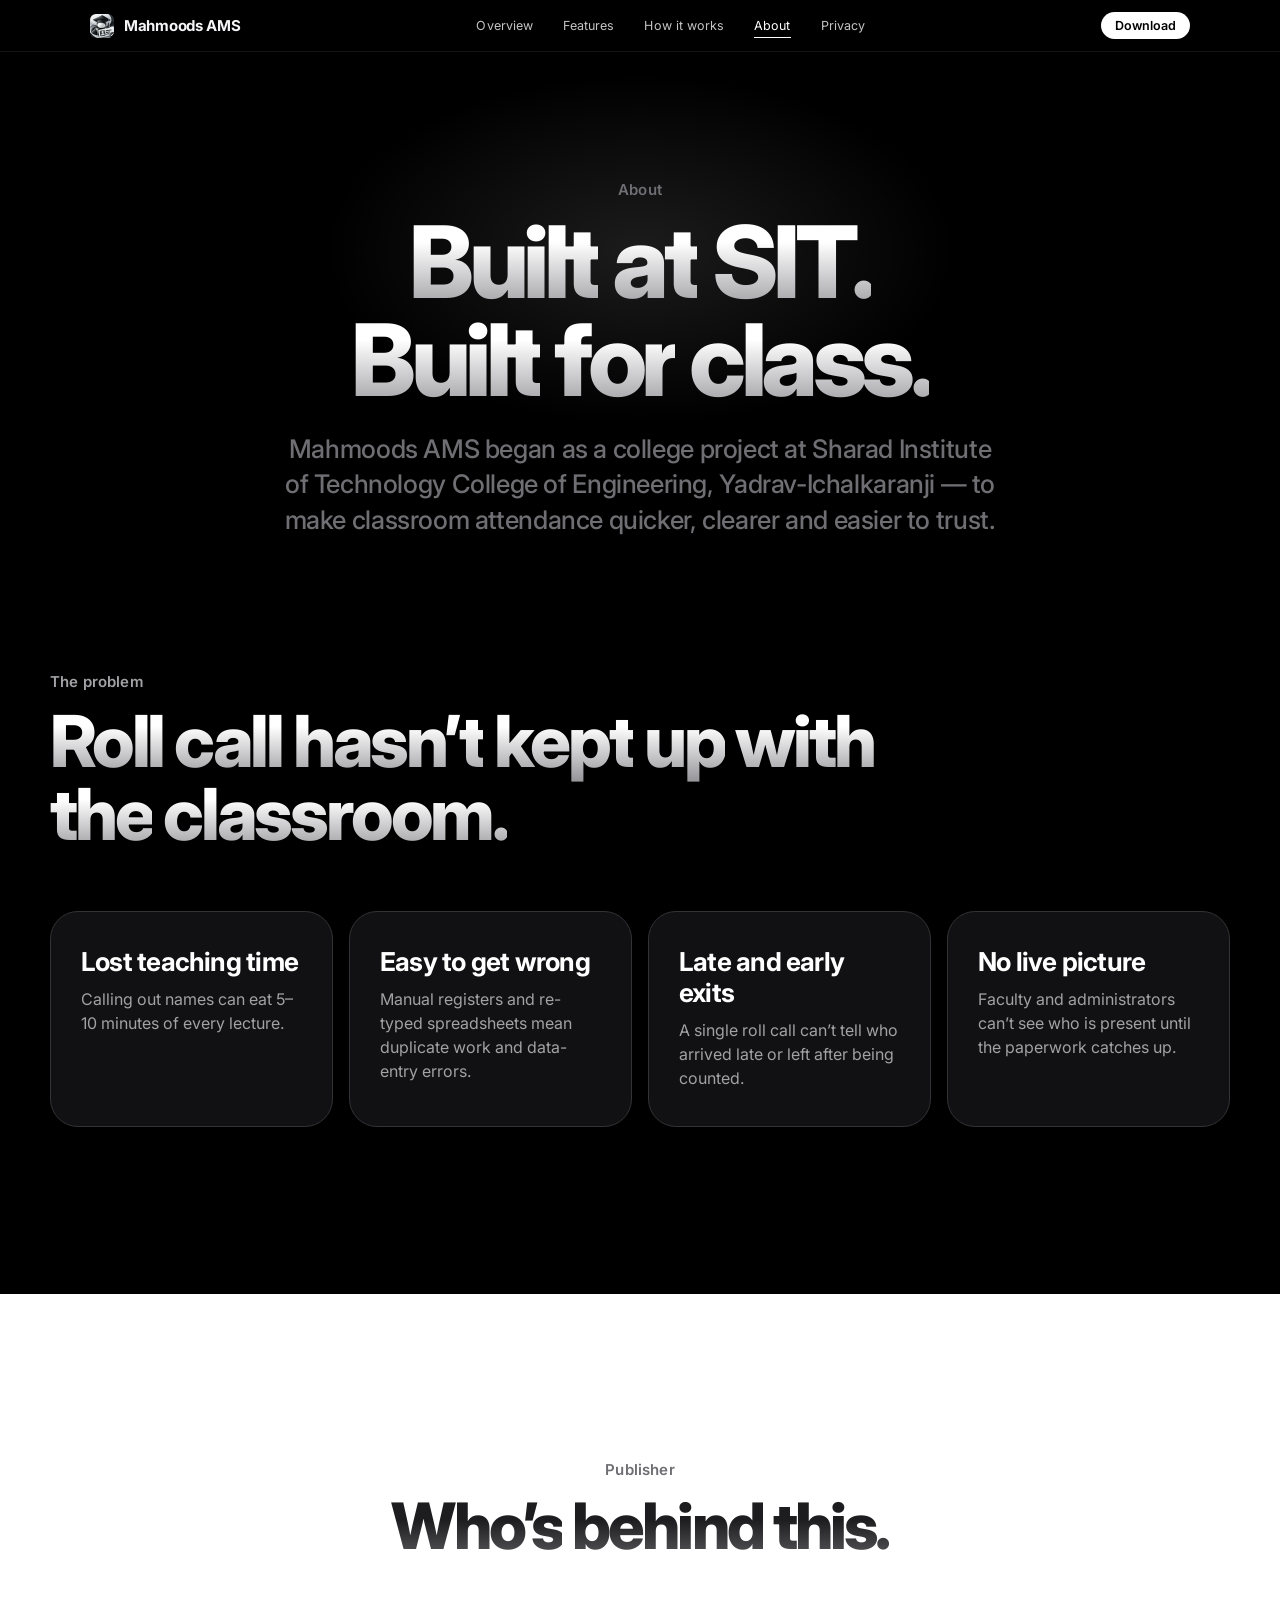
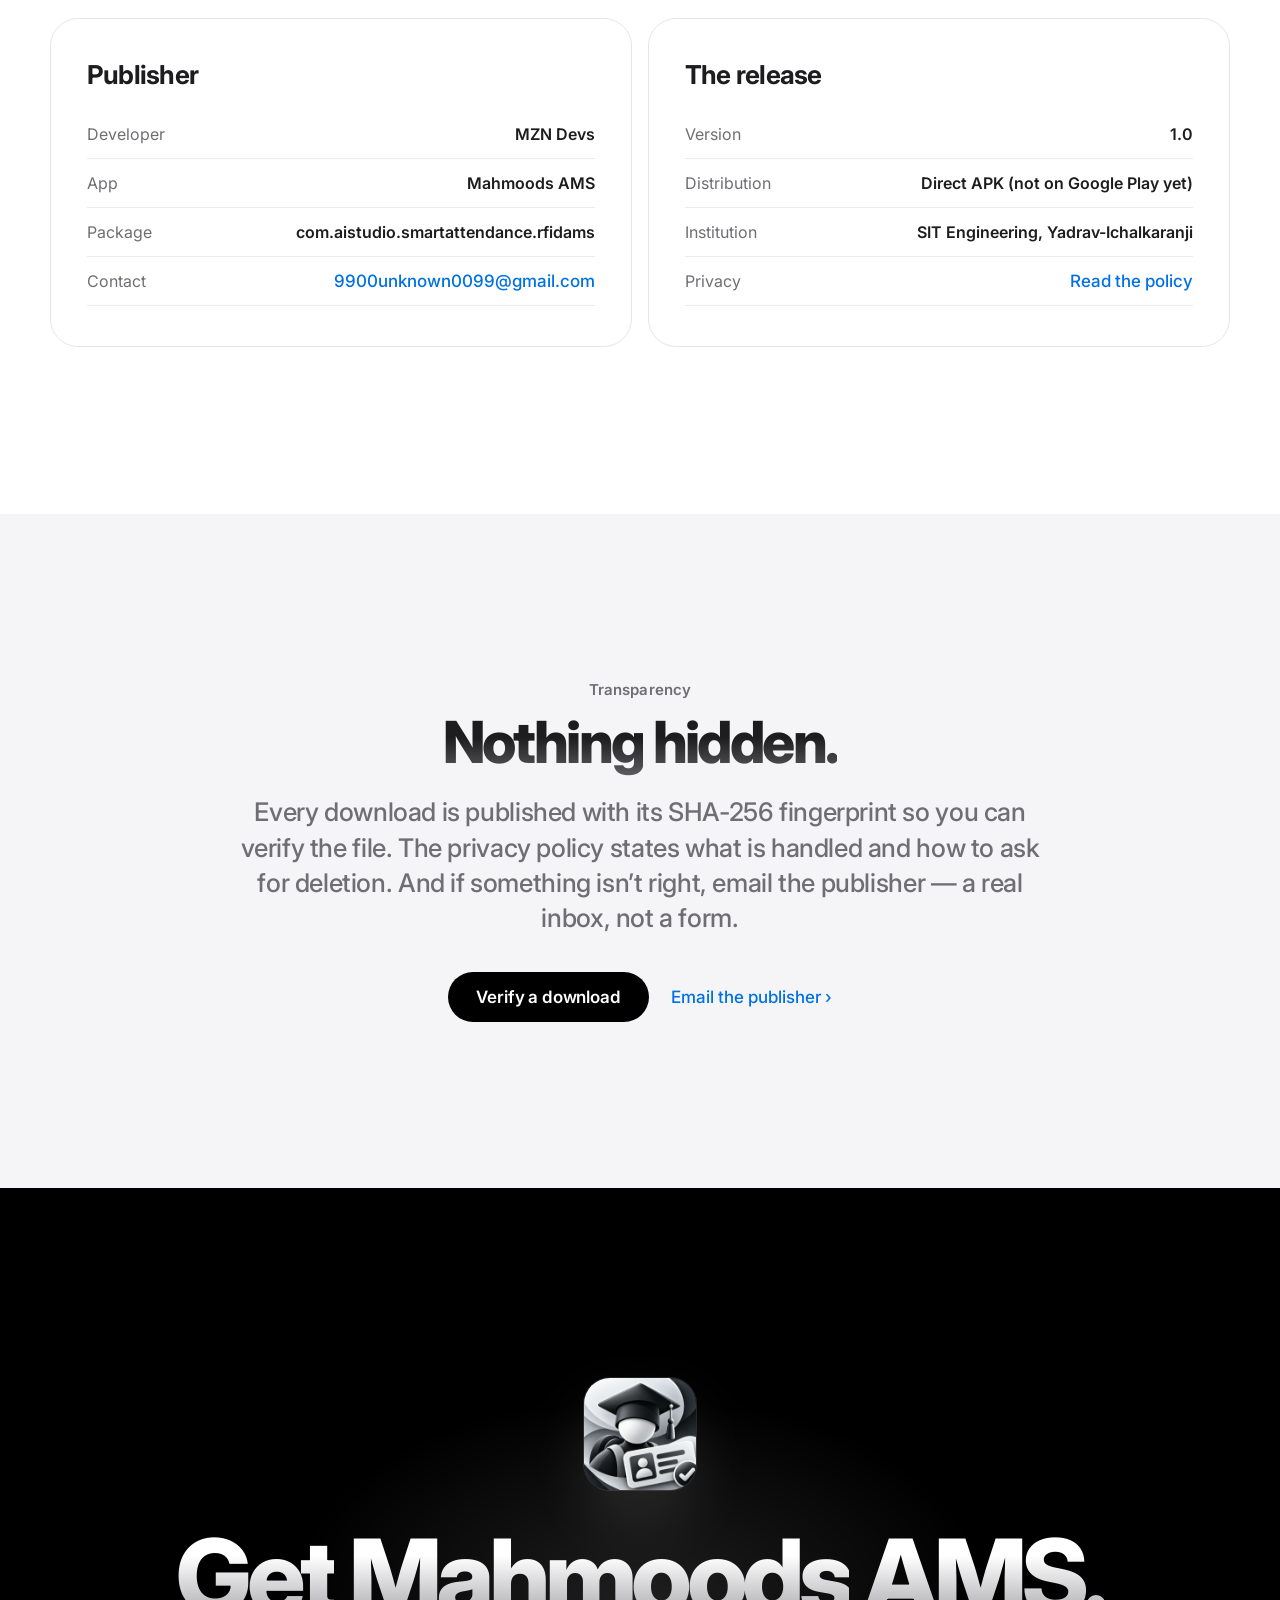
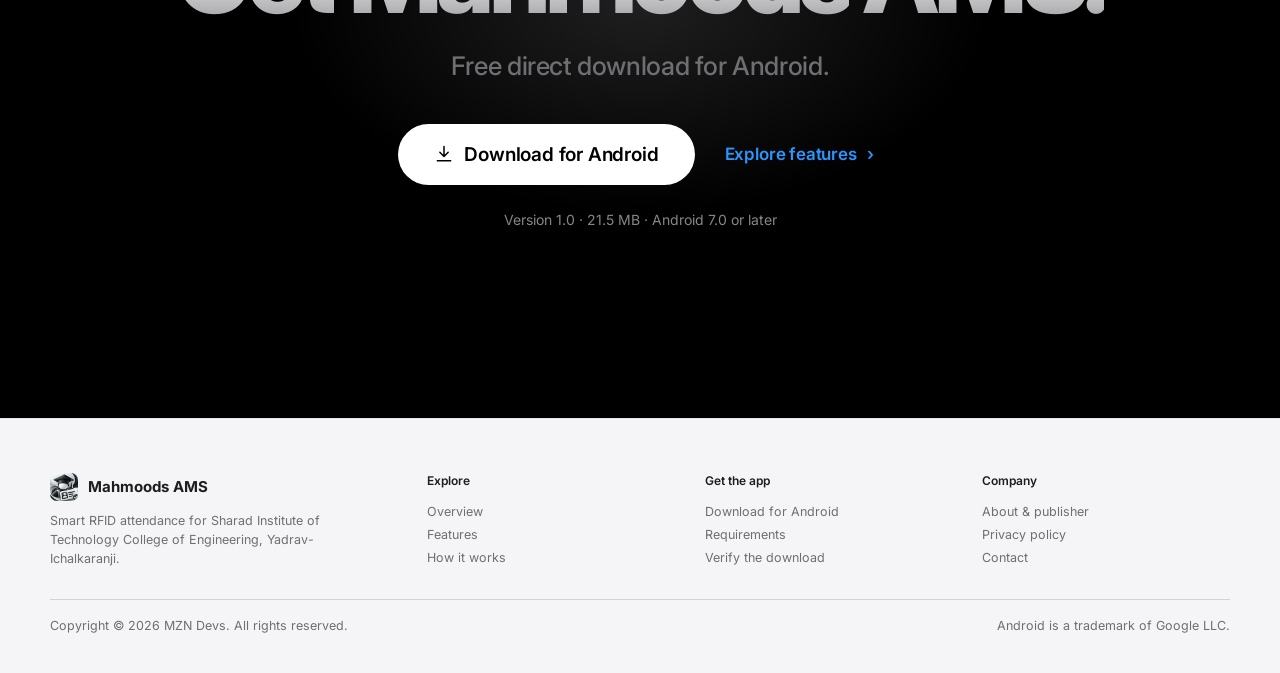
==== about.html @ 27ddb8d9 "Add files via upload" ====
<!DOCTYPE html>
<html lang="en">
<head>
<meta charset="utf-8">
<meta name="viewport" content="width=device-width, initial-scale=1, viewport-fit=cover">
<title>About & publisher — Mahmoods AMS</title>
<meta name="description" content="Who builds Mahmoods AMS, why it exists, and how to reach the publisher.">
<meta name="theme-color" content="#000000">
<meta property="og:type" content="website">
<meta property="og:title" content="About & publisher — Mahmoods AMS">
<meta property="og:description" content="Who builds Mahmoods AMS, why it exists, and how to reach the publisher.">
<meta property="og:image" content="assets/img/icon-512.png">
<meta name="twitter:card" content="summary">
<link rel="icon" type="image/png" href="assets/img/favicon.png">
<link rel="apple-touch-icon" href="assets/img/apple-touch-icon.png">
<link rel="preconnect" href="https://fonts.googleapis.com">
<link rel="preconnect" href="https://fonts.gstatic.com" crossorigin>
<link href="https://fonts.googleapis.com/css2?family=Inter:wght@400;500;600;700;800&display=swap" rel="stylesheet">
<link rel="stylesheet" href="assets/css/style.css">
<noscript><style>body{opacity:1!important;animation:none!important}.rv,.rv-scale,.split .w>span{opacity:1!important;transform:none!important}.step{position:static!important;opacity:1!important;filter:none!important}.badge{opacity:1!important;transform:none!important}.track .seg{width:var(--w)!important}</style></noscript>

</head>
<body>
<header class="nav" id="nav">
  <div class="nav-inner">
    <a class="brand" href="index.html" aria-label="Mahmoods AMS home"><img src="assets/img/icon-96.webp" alt="" width="24" height="24">Mahmoods AMS</a>
    <nav class="nav-links" aria-label="Primary"><a href="index.html">Overview</a><a href="features.html">Features</a><a href="how-it-works.html">How it works</a><a href="about.html" aria-current="page">About</a><a href="privacy.html">Privacy</a></nav>
    <a class="nav-cta" href="download.html">Download</a>
    <button class="menu-btn" aria-label="Menu" aria-expanded="false"><span></span><span></span></button>
  </div>
</header>
<div class="drawer" aria-hidden="true"><a href="index.html">Overview</a><a href="features.html">Features</a><a href="how-it-works.html">How it works</a><a href="about.html">About</a><a href="privacy.html">Privacy</a><a href="download.html">Download</a></div>

<section class="phero" data-nav="dark">
  <div class="wrap" style="position:relative">
    <p class="eyebrow rv">About</p>
    <h1 class="display split" style="font-size:clamp(44px,8vw,100px)"><span class="grad">Built at SIT.<br>Built for class.</span></h1>
    <p class="lead rv" style="--d:.2s">Mahmoods AMS began as a college project at Sharad Institute of Technology College of Engineering, Yadrav-Ichalkaranji &mdash; to make classroom attendance quicker, clearer and easier to trust.</p>
  </div>
</section>

<section class="sec dark" data-nav="dark" style="padding-top:20px">
  <div class="wrap">
    <p class="eyebrow rv">The problem</p>
    <h2 class="h2 split" style="max-width:880px"><span class="grad">Roll call hasn&rsquo;t kept up with the classroom.</span></h2>
    <div class="grid-4" style="margin-top:60px"><div class="card rv" style="--d:0.00s"><h3>Lost teaching time</h3><p>Calling out names can eat 5&ndash;10 minutes of every lecture.</p></div><div class="card rv" style="--d:0.07s"><h3>Easy to get wrong</h3><p>Manual registers and re-typed spreadsheets mean duplicate work and data-entry errors.</p></div><div class="card rv" style="--d:0.14s"><h3>Late and early exits</h3><p>A single roll call can&rsquo;t tell who arrived late or left after being counted.</p></div><div class="card rv" style="--d:0.21s"><h3>No live picture</h3><p>Faculty and administrators can&rsquo;t see who is present until the paperwork catches up.</p></div></div>
  </div>
</section>

<section class="sec" data-nav="light">
  <div class="wrap">
    <div class="center" style="margin-bottom:60px">
      <p class="eyebrow rv">Publisher</p>
      <h2 class="h2 split grad-dark" style="font-size:clamp(34px,5vw,64px)">Who&rsquo;s behind this.</h2>
    </div>
    <div class="pub">
      <div class="card light rv"><h3>Publisher</h3>
        <div class="kv"><div><span>Developer</span><b>MZN Devs</b></div><div><span>App</span><b>Mahmoods AMS</b></div><div><span>Package</span><b>com.aistudio.smartattendance.rfidams</b></div><div><span>Contact</span><b><a class="link" href="mailto:9900unknown0099@gmail.com">9900unknown0099@gmail.com</a></b></div></div></div>
      <div class="card light rv" style="--d:.1s"><h3>The release</h3>
        <div class="kv"><div><span>Version</span><b>1.0</b></div><div><span>Distribution</span><b>Direct APK (not on Google Play yet)</b></div><div><span>Institution</span><b>SIT Engineering, Yadrav-Ichalkaranji</b></div><div><span>Privacy</span><b><a class="link" href="privacy.html">Read the policy</a></b></div></div></div>
    </div>
  </div>
</section>

<section class="sec mist" data-nav="light">
  <div class="narrow center">
    <p class="eyebrow rv">Transparency</p>
    <h2 class="h2 split grad-dark" style="font-size:clamp(32px,4.6vw,58px)">Nothing hidden.</h2>
    <p class="lead rv">Every download is published with its SHA-256 fingerprint so you can verify the file. The privacy policy states what is handled and how to ask for deletion. And if something isn&rsquo;t right, email the publisher &mdash; a real inbox, not a form.</p>
    <div class="btn-row rv" style="justify-content:center;margin-top:36px"><a class="btn btn-dark" href="download.html#verify">Verify a download</a><a class="link" href="mailto:9900unknown0099@gmail.com">Email the publisher &rsaquo;</a></div>
  </div>
</section>
<section class="cta" data-nav="dark">
  <div class="wrap" style="position:relative">
    <img class="app-ico rv-scale" src="assets/img/icon-512.png" alt="Mahmoods AMS app icon" width="112" height="112" loading="lazy">
    <h2 class="display split" style="font-size:clamp(44px,8vw,104px)"><span class="grad">Get Mahmoods AMS.</span></h2>
    <p class="lead rv" style="max-width:560px;margin-inline:auto">Free direct download for Android.</p>
    <div class="btn-row rv" style="--d:.1s">
      <a class="btn btn-light btn-lg" href="download.html"><svg class="" viewBox="0 0 24 24" fill="none" stroke="currentColor" stroke-width="1.8" stroke-linecap="round" stroke-linejoin="round" aria-hidden="true"><path d="M12 3v12m0 0l-5-5m5 5l5-5M4 20h16"/></svg>Download for Android</a>
      <a class="btn btn-ghost" href="features.html" style="color:#2997ff">Explore features <span class="arr">&rsaquo;</span></a>
    </div>
    <small class="rv" style="--d:.2s">Version 1.0 &middot; 21.5 MB &middot; Android 7.0 or later</small>
  </div>
</section>

<footer class="footer" data-nav="light">
  <div class="wrap">
    <div class="cols">
      <div>
        <div class="fbrand"><img src="assets/img/icon-96.webp" alt="" width="28" height="28">Mahmoods AMS</div>
        <p style="margin:0;max-width:300px;line-height:1.55">Smart RFID attendance for Sharad Institute of Technology College of Engineering, Yadrav-Ichalkaranji.</p>
      </div>
      <div><h4>Explore</h4><a href="index.html">Overview</a><a href="features.html">Features</a><a href="how-it-works.html">How it works</a></div>
      <div><h4>Get the app</h4><a href="download.html">Download for Android</a><a href="download.html#requirements">Requirements</a><a href="download.html#verify">Verify the download</a></div>
      <div><h4>Company</h4><a href="about.html">About &amp; publisher</a><a href="privacy.html">Privacy policy</a><a href="mailto:9900unknown0099@gmail.com">Contact</a></div>
    </div>
    <div class="legal">
      <span>Copyright &copy; 2026 MZN Devs. All rights reserved.</span>
      <span>Android is a trademark of Google LLC.</span>
    </div>
  </div>
</footer>
<script src="assets/js/main.js" defer></script>
</body>
</html>
---- assets/css/style.css ----
/* =========================================================
   Mahmoods AMS — marketing site
   Black & white, Apple-inspired. No framework, no build step.
   ========================================================= */

:root {
  --black: #000;
  --ink: #1d1d1f;
  --paper: #fff;
  --mist: #f5f5f7;
  --line: #d2d2d7;
  --line-dark: #333336;
  --gray: #86868b;
  --gray-2: #6e6e73;
  --gray-3: #a1a1a6;
  --ok: #1a9e4b;
  --warn: #d97706;
  --bad: #e11d2e;
  --radius: 28px;
  --ease: cubic-bezier(.22, .61, .36, 1);
  --ease-out: cubic-bezier(.16, 1, .3, 1);
  --font: "Inter", -apple-system, BlinkMacSystemFont, "SF Pro Display", "SF Pro Text", "Helvetica Neue", Helvetica, Arial, sans-serif;
  --mono: "SF Mono", ui-monospace, "JetBrains Mono", Menlo, Consolas, monospace;
  --nav-h: 52px;
}

*, *::before, *::after { box-sizing: border-box; }
html { scroll-behavior: smooth; -webkit-text-size-adjust: 100%; }
body {
  margin: 0;
  font-family: var(--font);
  color: var(--ink);
  background: var(--paper);
  -webkit-font-smoothing: antialiased;
  -moz-osx-font-smoothing: grayscale;
  text-rendering: optimizeLegibility;
  overflow-x: hidden;
  opacity: 0;
  animation: pageIn .7s var(--ease-out) .05s forwards;
}
body.leaving { animation: pageOut .28s ease forwards; }
@keyframes pageIn { from { opacity: 0; } to { opacity: 1; } }
@keyframes pageOut { to { opacity: 0; } }

img { max-width: 100%; display: block; }
a { color: inherit; text-decoration: none; }
button { font: inherit; color: inherit; cursor: pointer; }
::selection { background: var(--ink); color: #fff; }
:focus-visible { outline: 2px solid #0071e3; outline-offset: 3px; border-radius: 8px; }

.wrap { width: min(1180px, 100% - 48px); margin-inline: auto; }
.narrow { width: min(820px, 100% - 48px); margin-inline: auto; }

/* ---------- Type ---------- */
.eyebrow {
  font-size: 15px; font-weight: 600; letter-spacing: .01em;
  color: var(--gray-2); margin: 0 0 14px;
}
.dark .eyebrow { color: var(--gray-3); }
h1, h2, h3 { margin: 0; letter-spacing: -.035em; }
.display {
  font-size: clamp(48px, 9.2vw, 116px);
  line-height: .98; font-weight: 800; letter-spacing: -.055em;
}
.h2 {
  font-size: clamp(36px, 5.6vw, 72px);
  line-height: 1.02; font-weight: 800; letter-spacing: -.045em;
}
.h3 { font-size: clamp(24px, 2.6vw, 32px); line-height: 1.12; font-weight: 700; letter-spacing: -.03em; }
.lead {
  font-size: clamp(19px, 2vw, 26px); line-height: 1.38; font-weight: 500;
  letter-spacing: -.015em; color: var(--gray-2); margin: 22px 0 0;
}
.dark .lead { color: var(--gray-3); }
.body { font-size: 17px; line-height: 1.6; color: var(--gray-2); }
.dark .body { color: var(--gray-3); }
.grad { color: #fff; }
.grad-dark { color: var(--ink); }
.grad .w > span {
  background: linear-gradient(180deg, #fff 25%, #7a7a80 105%);
  -webkit-background-clip: text; background-clip: text; -webkit-text-fill-color: transparent; color: transparent;
}
.grad-dark .w > span {
  background: linear-gradient(180deg, #1d1d1f 35%, #86868b 125%);
  -webkit-background-clip: text; background-clip: text; -webkit-text-fill-color: transparent; color: transparent;
}
.center { text-align: center; }

/* ---------- Sections ---------- */
section { position: relative; }
.sec { padding: clamp(88px, 13vw, 170px) 0; }
.dark { background: var(--black); color: #f5f5f7; }
.mist { background: var(--mist); }

/* ---------- Navigation ---------- */
.nav {
  position: fixed; inset: 0 0 auto 0; height: var(--nav-h); z-index: 100;
  display: flex; align-items: center;
  background: rgba(0, 0, 0, .72);
  -webkit-backdrop-filter: saturate(180%) blur(22px); backdrop-filter: saturate(180%) blur(22px);
  border-bottom: 1px solid rgba(255, 255, 255, .08);
  transition: background .4s var(--ease), border-color .4s var(--ease);
}
.nav.light {
  background: rgba(251, 251, 253, .78);
  border-bottom-color: rgba(0, 0, 0, .08);
}
.nav-inner { width: min(1100px, 100% - 40px); margin-inline: auto; display: flex; align-items: center; justify-content: space-between; gap: 24px; }
.brand { display: flex; align-items: center; gap: 10px; font-weight: 700; font-size: 15px; letter-spacing: -.02em; color: #f5f5f7; transition: color .4s; }
.brand img { width: 24px; height: 24px; border-radius: 6px; }
.nav.light .brand { color: var(--ink); }
.nav-links { display: flex; align-items: center; gap: 30px; }
.nav-links a {
  font-size: 12.5px; color: rgba(245, 245, 247, .8); letter-spacing: .005em;
  position: relative; padding: 4px 0; transition: color .25s;
}
.nav-links a::after {
  content: ""; position: absolute; left: 0; right: 0; bottom: -1px; height: 1px;
  background: currentColor; transform: scaleX(0); transform-origin: left; transition: transform .35s var(--ease-out);
}
.nav-links a:hover, .nav-links a[aria-current="page"] { color: #fff; }
.nav-links a:hover::after, .nav-links a[aria-current="page"]::after { transform: scaleX(1); }
.nav.light .nav-links a { color: rgba(29, 29, 31, .75); }
.nav.light .nav-links a:hover, .nav.light .nav-links a[aria-current="page"] { color: #000; }
.nav-cta {
  font-size: 12.5px; font-weight: 600; padding: 6px 14px; border-radius: 980px;
  background: #fff; color: #000; transition: transform .25s var(--ease), background .25s, color .25s;
}
.nav-cta:hover { transform: scale(1.05); }
.nav.light .nav-cta { background: #000; color: #fff; }
.menu-btn { display: none; background: none; border: 0; width: 36px; height: 36px; position: relative; }
.menu-btn span { position: absolute; left: 9px; right: 9px; height: 1.5px; background: #fff; transition: transform .35s var(--ease), top .35s var(--ease), opacity .2s; }
.nav.light .menu-btn span { background: #000; }
.menu-btn span:nth-child(1) { top: 14px; }
.menu-btn span:nth-child(2) { top: 21px; }
.menu-open .menu-btn span:nth-child(1) { top: 17px; transform: rotate(45deg); }
.menu-open .menu-btn span:nth-child(2) { top: 17px; transform: rotate(-45deg); }

.drawer {
  position: fixed; inset: 0; z-index: 90; background: rgba(0, 0, 0, .96);
  -webkit-backdrop-filter: blur(24px); backdrop-filter: blur(24px);
  padding: calc(var(--nav-h) + 28px) 28px 28px;
  display: flex; flex-direction: column; gap: 6px;
  opacity: 0; visibility: hidden; transition: opacity .4s var(--ease), visibility .4s;
}
.menu-open .drawer { opacity: 1; visibility: visible; }
.drawer a {
  font-size: 34px; font-weight: 700; letter-spacing: -.035em; color: #f5f5f7;
  padding: 10px 0; border-bottom: 1px solid var(--line-dark);
  transform: translateY(14px); opacity: 0; transition: transform .6s var(--ease-out), opacity .6s;
}
.menu-open .drawer a { transform: none; opacity: 1; }
.menu-open .drawer a:nth-child(2) { transition-delay: .05s; }
.menu-open .drawer a:nth-child(3) { transition-delay: .1s; }
.menu-open .drawer a:nth-child(4) { transition-delay: .15s; }
.menu-open .drawer a:nth-child(5) { transition-delay: .2s; }
.menu-open .drawer a:nth-child(6) { transition-delay: .25s; }

/* ---------- Buttons ---------- */
.btn {
  display: inline-flex; align-items: center; justify-content: center; gap: 10px;
  padding: 15px 28px; border-radius: 980px; font-size: 17px; font-weight: 600; letter-spacing: -.01em;
  border: 0; position: relative; overflow: hidden; isolation: isolate;
  transition: transform .35s var(--ease-out), box-shadow .35s, background .3s, color .3s;
}
.btn svg { width: 20px; height: 20px; flex: none; }
.btn-light { background: #fff; color: #000; }
.btn-light:hover { transform: scale(1.04); box-shadow: 0 10px 40px rgba(255, 255, 255, .22); }
.btn-dark { background: #000; color: #fff; }
.btn-dark:hover { transform: scale(1.04); box-shadow: 0 14px 40px rgba(0, 0, 0, .28); }
.btn-ghost { background: transparent; color: inherit; padding-inline: 8px; }
.btn-ghost .arr { transition: transform .35s var(--ease-out); }
.btn-ghost:hover .arr { transform: translateX(5px); }
.btn:active { transform: scale(.97); }
.btn-lg { padding: 19px 36px; font-size: 19px; }
.btn-row { display: flex; flex-wrap: wrap; gap: 14px 22px; align-items: center; }
.btn::before {
  content: ""; position: absolute; inset: 0; z-index: -1;
  background: linear-gradient(110deg, transparent 30%, rgba(120, 120, 120, .25) 50%, transparent 70%);
  transform: translateX(-120%); transition: transform .8s var(--ease-out);
}
.btn:hover::before { transform: translateX(120%); }
.link {
  color: #0071e3; font-size: 17px; font-weight: 500; display: inline-flex; align-items: center; gap: 6px;
}
.dark .link { color: #2997ff; }
.link:hover { text-decoration: underline; }

/* ---------- Reveal ---------- */
.rv { opacity: 0; transform: translateY(40px); transition: opacity 1s var(--ease-out), transform 1.1s var(--ease-out); transition-delay: var(--d, 0s); }
.rv.in { opacity: 1; transform: none; }
.rv-scale { opacity: 0; transform: scale(.94) translateY(30px); transition: opacity 1.1s var(--ease-out), transform 1.2s var(--ease-out); transition-delay: var(--d, 0s); }
.rv-scale.in { opacity: 1; transform: none; }
.split .w { display: inline-block; overflow: hidden; vertical-align: top; padding-bottom: .22em; margin-bottom: -.22em; }
.split .w > span { display: inline-block; padding-bottom: .18em; margin-bottom: -.18em; transform: translateY(115%); transition: transform 1.1s var(--ease-out); transition-delay: calc(var(--i) * 55ms + var(--d, 0s)); }
.split.in .w > span { transform: none; }

/* ---------- Phone mockup ---------- */
.phone {
  position: relative; width: var(--pw, 300px); aspect-ratio: 760 / 1610;
  border-radius: calc(var(--pw, 300px) * .15);
  background: #0c0c0e; padding: calc(var(--pw, 300px) * .028);
  box-shadow: 0 0 0 1.5px #3a3a3e inset, 0 0 0 1px #000, 0 40px 90px -20px rgba(0, 0, 0, .6), 0 30px 60px -30px rgba(0, 0, 0, .5);
  transform-style: preserve-3d;
}
.phone::before { /* camera pill */
  content: ""; position: absolute; top: calc(var(--pw, 300px) * .05); left: 50%; width: 22%; height: calc(var(--pw, 300px) * .03);
  background: #000; border-radius: 20px; transform: translateX(-50%); z-index: 3;
}
.phone .screen {
  width: 100%; height: 100%; border-radius: calc(var(--pw, 300px) * .125); overflow: hidden; background: #fff; position: relative;
}
.phone .screen img { width: 100%; height: 100%; object-fit: cover; object-position: top; }
.phone.on-light { box-shadow: 0 0 0 1.5px #3a3a3e inset, 0 0 0 1px #000, 0 50px 80px -30px rgba(0, 0, 0, .35); }

/* ---------- Hero ---------- */
.hero { background: #000; color: #f5f5f7; padding: calc(var(--nav-h) + clamp(60px, 9vw, 120px)) 0 0; overflow: hidden; text-align: center; }
.hero::before {
  content: ""; position: absolute; left: 50%; top: 20%; width: 1100px; height: 700px; transform: translateX(-50%);
  background: radial-gradient(closest-side, rgba(255, 255, 255, .13), transparent 70%); pointer-events: none;
  animation: breathe 8s ease-in-out infinite;
}
@keyframes breathe { 50% { opacity: .55; transform: translateX(-50%) scale(1.08); } }
.hero .pill {
  display: inline-flex; align-items: center; gap: 10px; padding: 7px 16px 7px 8px; border-radius: 980px;
  background: rgba(255, 255, 255, .08); border: 1px solid rgba(255, 255, 255, .12); font-size: 14px; font-weight: 500; color: #d2d2d7; margin-bottom: 30px;
}
.hero .pill img { width: 26px; height: 26px; border-radius: 7px; }
.hero .pill i { width: 6px; height: 6px; border-radius: 50%; background: #30d158; box-shadow: 0 0 0 0 rgba(48, 209, 88, .7); animation: ping 2s infinite; }
@keyframes ping { 70% { box-shadow: 0 0 0 9px rgba(48, 209, 88, 0); } 100% { box-shadow: 0 0 0 0 rgba(48, 209, 88, 0); } }
.hero .lead { max-width: 760px; margin-inline: auto; }
.hero .btn-row { justify-content: center; margin-top: 38px; }
.hero-stage {
  position: relative; margin-top: clamp(56px, 8vw, 100px); height: clamp(380px, 56vw, 700px);
  display: flex; justify-content: center; align-items: flex-start; perspective: 1600px;
}
.hero-stage .phone { position: absolute; top: 0; will-change: transform; transition: transform .25s linear; }
.hero-stage .p-main { --pw: clamp(230px, 31vw, 360px); z-index: 3; }
.hero-stage .p-left { --pw: clamp(190px, 25vw, 300px); z-index: 2; transform: translateX(calc(var(--pw) * -1.02)) translateY(60px) rotateY(18deg) rotateZ(-2deg); opacity: .96; }
.hero-stage .p-right { --pw: clamp(190px, 25vw, 300px); z-index: 2; transform: translateX(calc(var(--pw) * 1.02)) translateY(60px) rotateY(-18deg) rotateZ(2deg); opacity: .96; }
.hero-fade { position: absolute; left: 0; right: 0; bottom: 0; height: 30%; background: linear-gradient(transparent, #000); z-index: 5; pointer-events: none; }

/* ---------- Marquee ---------- */
.marquee { background: #000; border-top: 1px solid var(--line-dark); border-bottom: 1px solid var(--line-dark); overflow: hidden; padding: 22px 0; color: #f5f5f7; }
.marquee-track { display: flex; width: max-content; animation: slide 38s linear infinite; }
.marquee:hover .marquee-track { animation-play-state: paused; }
.marquee span { font-size: clamp(22px, 3vw, 34px); font-weight: 700; letter-spacing: -.03em; padding: 0 28px; color: #fff; white-space: nowrap; }
.marquee span.dim { color: #48484a; }
@keyframes slide { to { transform: translateX(-50%); } }

/* ---------- Stats ---------- */
.stats { display: grid; grid-template-columns: repeat(4, 1fr); gap: 1px; background: var(--line-dark); border: 1px solid var(--line-dark); border-radius: var(--radius); overflow: hidden; }
.stat { background: #000; padding: 38px 26px; transition: background .4s; }
.stat:hover { background: #0b0b0c; }
.stat b { display: block; font-size: clamp(40px, 5.4vw, 68px); font-weight: 800; letter-spacing: -.05em; line-height: 1; color: #fff; font-variant-numeric: tabular-nums; }
.stat span { display: block; margin-top: 12px; color: var(--gray-3); font-size: 15px; font-weight: 500; }

/* ---------- Sticky showcase ---------- */
.showcase { height: 460vh; background: var(--mist); }
.showcase-sticky { position: sticky; top: 0; height: 100vh; display: flex; align-items: center; overflow: hidden; }
.showcase-grid { display: grid; grid-template-columns: 1.05fr .95fr; gap: 60px; align-items: center; width: min(1180px, 100% - 48px); margin-inline: auto; }
.steps { position: relative; height: 470px; }
.step {
  position: absolute; inset: 0; display: flex; flex-direction: column; justify-content: center;
  opacity: 0; transform: translateY(40px); filter: blur(6px); pointer-events: none;
  transition: opacity .7s var(--ease-out), transform .9s var(--ease-out), filter .7s var(--ease-out);
}
.step.active { opacity: 1; transform: none; filter: none; pointer-events: auto; }
.step .num { font-family: var(--mono); font-size: 14px; color: var(--gray); margin-bottom: 18px; letter-spacing: .08em; }
.step ul { list-style: none; padding: 0; margin: 26px 0 0; display: grid; gap: 10px; }
.step li { display: flex; gap: 12px; align-items: flex-start; font-size: 17px; color: var(--gray-2); line-height: 1.45; }
.step li::before { content: ""; width: 18px; height: 18px; flex: none; margin-top: 2px; border-radius: 50%; background: var(--ink) url("data:image/svg+xml,%3Csvg xmlns='http://www.w3.org/2000/svg' viewBox='0 0 24 24' fill='none' stroke='white' stroke-width='3.4' stroke-linecap='round' stroke-linejoin='round'%3E%3Cpath d='M6 12.5l4 4 8-9'/%3E%3C/svg%3E") center/12px no-repeat; }
.stage { position: relative; display: flex; justify-content: center; }
.stage .phone { --pw: min(330px, 34vw); }
.stage .screen img { position: absolute; inset: 0; opacity: 0; transform: scale(1.04); transition: opacity .8s var(--ease-out), transform 1.2s var(--ease-out); }
.stage .screen img.active { opacity: 1; transform: none; }
.progress { position: absolute; left: -26px; top: 50%; transform: translateY(-50%); display: flex; flex-direction: column; gap: 10px; }
.progress i { width: 4px; height: 26px; border-radius: 4px; background: #d2d2d7; transition: background .4s, height .5s var(--ease-out); }
.progress i.active { background: #000; height: 54px; }
.step-img { display: none; }

/* ---------- Cards / roles ---------- */
.grid-4 { display: grid; grid-template-columns: repeat(4, 1fr); gap: 16px; }
.grid-3 { display: grid; grid-template-columns: repeat(3, 1fr); gap: 16px; }
.grid-2 { display: grid; grid-template-columns: repeat(2, 1fr); gap: 16px; }
.card {
  position: relative; border-radius: var(--radius); padding: 34px 30px 36px; overflow: hidden; isolation: isolate;
  background: #111113; border: 1px solid var(--line-dark);
  transition: transform .6s var(--ease-out), border-color .4s, background .4s;
}
.card::before {
  content: ""; position: absolute; inset: 0; z-index: -1; opacity: 0; transition: opacity .5s;
  background: radial-gradient(420px circle at var(--mx, 50%) var(--my, 0%), rgba(255, 255, 255, .13), transparent 60%);
}
.card:hover { transform: translateY(-8px); border-color: #4a4a4e; }
.card:hover::before { opacity: 1; }
.card .ico { width: 54px; height: 54px; border-radius: 16px; background: #fff; color: #000; display: grid; place-items: center; margin-bottom: 70px; transition: transform .6s var(--ease-out); }
.card:hover .ico { transform: rotate(-8deg) scale(1.08); }
.card .ico svg { width: 26px; height: 26px; }
.card h3 { font-size: 26px; font-weight: 700; letter-spacing: -.03em; margin-bottom: 10px; color: #fff; }
.card p { margin: 0; color: var(--gray-3); font-size: 16px; line-height: 1.5; }
.card .tag { display: inline-block; margin-top: 18px; font-family: var(--mono); font-size: 12px; color: #d2d2d7; padding: 5px 10px; border: 1px solid var(--line-dark); border-radius: 8px; }

.card.light { background: #fff; border-color: #e5e5ea; }
.card.light h3 { color: var(--ink); }
.card.light p { color: var(--gray-2); }
.card.light::before { background: radial-gradient(420px circle at var(--mx, 50%) var(--my, 0%), rgba(0, 0, 0, .06), transparent 60%); }
.card.light:hover { border-color: #c7c7cc; }
.card.light .ico { background: #000; color: #fff; margin-bottom: 40px; }

/* ---------- Decision engine demo ---------- */
.engine-card { background: #fff; border-radius: var(--radius); padding: 34px; border: 1px solid #e5e5ea; transition: transform .6s var(--ease-out), box-shadow .6s; }
.engine-card:hover { transform: translateY(-6px); box-shadow: 0 30px 60px -30px rgba(0, 0, 0, .25); }
.engine-card .top { display: flex; justify-content: space-between; align-items: flex-start; gap: 12px; margin-bottom: 26px; }
.engine-card h3 { font-size: 22px; font-weight: 700; letter-spacing: -.03em; }
.engine-card small { color: var(--gray); font-size: 14px; display: block; margin-top: 4px; }
.badge { font-size: 13px; font-weight: 700; padding: 6px 12px; border-radius: 980px; white-space: nowrap; display: inline-flex; align-items: center; gap: 6px; opacity: 0; transform: scale(.8); transition: opacity .5s .9s, transform .6s var(--ease-out) .9s; }
.in .badge, .badge.in { opacity: 1; transform: none; }
.badge.ok { background: #e7f6ec; color: #11823b; }
.badge.short { background: #f0f0f2; color: #3a3a3c; }
.track { position: relative; height: 46px; border-radius: 14px; background: #f2f2f4; overflow: hidden; }
.track .seg { position: absolute; top: 0; bottom: 0; left: var(--l); width: 0; border-radius: 14px; background: #000; transition: width 1.6s var(--ease-out) .3s; }
.in .track .seg { width: var(--w); }
.track .min { position: absolute; top: -6px; bottom: -6px; left: 75%; width: 2px; background: repeating-linear-gradient(#bbb 0 4px, transparent 4px 8px); }
.scale { display: flex; justify-content: space-between; font-family: var(--mono); font-size: 12px; color: var(--gray); margin-top: 10px; }
.facts { display: grid; grid-template-columns: repeat(3, 1fr); gap: 10px; margin-top: 26px; }
.fact { border-top: 1px solid #e5e5ea; padding-top: 12px; }
.fact b { display: block; font-size: 20px; letter-spacing: -.03em; font-variant-numeric: tabular-nums; }
.fact span { font-size: 13px; color: var(--gray); }

/* ---------- Flow (hardware) ---------- */
.flow { display: flex; align-items: stretch; gap: 0; margin-top: 70px; }
.node { flex: 1; text-align: center; position: relative; padding: 0 6px; }
.node .disc {
  width: 84px; height: 84px; border-radius: 26px; margin: 0 auto 18px; display: grid; place-items: center;
  background: #111113; border: 1px solid #3a3a3e; color: #fff; position: relative; z-index: 2;
  transition: transform .5s var(--ease-out), background .4s, color .4s;
  animation: nodeGlow 7s infinite; animation-delay: calc(var(--n) * 1s);
}
@keyframes nodeGlow { 0%, 14%, 100% { background: #111113; color: #fff; transform: none; } 7% { background: #fff; color: #000; transform: scale(1.1); } }
.node:hover .disc { transform: translateY(-6px) scale(1.06); background: #fff; color: #000; }
.node .disc svg { width: 34px; height: 34px; }
.node b { display: block; font-size: 16px; font-weight: 700; letter-spacing: -.02em; color: #fff; }
.node span { display: block; font-size: 13px; color: var(--gray-3); margin-top: 4px; line-height: 1.35; }
.node:not(:last-child)::after {
  content: ""; position: absolute; top: 42px; left: calc(50% + 50px); right: calc(-50% + 50px); height: 2px; border-radius: 2px;
  background: linear-gradient(90deg, transparent, #fff, transparent) no-repeat -80px 0 / 80px 100%, #2c2c2e;
  animation: pulseLine 7s infinite; animation-delay: calc(var(--n) * 1s);
}
@keyframes pulseLine { 0% { background-position: -80px 0, 0 0; } 14% { background-position: calc(100% + 80px) 0, 0 0; } 100% { background-position: calc(100% + 80px) 0, 0 0; } }

/* ---------- Spreadsheet mock ---------- */
.sheet { background: #fff; border-radius: 18px; border: 1px solid #e5e5ea; overflow: hidden; box-shadow: 0 40px 80px -40px rgba(0, 0, 0, .3); }
.sheet-bar { display: flex; align-items: center; gap: 8px; padding: 12px 16px; background: #f6f6f8; border-bottom: 1px solid #e5e5ea; }
.sheet-bar i { width: 11px; height: 11px; border-radius: 50%; background: #d1d1d6; }
.sheet-bar span { margin-left: 10px; font-size: 12.5px; color: var(--gray-2); font-weight: 500; }
.sheet-scroll { overflow-x: auto; }
.sheet-head { padding: 22px 26px 8px; text-align: center; }
.sheet-head b { display: block; font-size: 15px; letter-spacing: -.01em; }
.sheet-head small { color: var(--gray-2); font-size: 13px; }
table.sx { border-collapse: collapse; width: 100%; min-width: 760px; font-size: 13px; font-variant-numeric: tabular-nums; }
table.sx th, table.sx td { border: 1px solid #e5e5ea; padding: 9px 10px; text-align: center; white-space: nowrap; }
table.sx th { background: #fafafc; font-weight: 700; color: #333; }
table.sx th small { display: block; font-weight: 500; color: var(--gray); font-size: 11px; }
table.sx td.nm i { display: block; height: 9px; width: 120px; border-radius: 6px; background: #e4e4e8; margin: 0 auto 0 0; }
table.sx tr.low td { background: #fde8c8; }
table.sx tr.total td { background: #fafafc; font-weight: 700; }
.sheet-foot { display: flex; justify-content: space-between; padding: 26px 26px 22px; font-size: 12px; color: var(--gray-2); gap: 12px; flex-wrap: wrap; }
.sheet-foot div { border-top: 1px solid #c7c7cc; padding-top: 8px; min-width: 120px; text-align: center; }

/* ---------- Feature rows ---------- */
.frow { display: grid; grid-template-columns: 1fr 1fr; gap: clamp(40px, 7vw, 110px); align-items: center; }
.frow.flip .ftext { order: 2; }
.frow + .frow { margin-top: clamp(100px, 14vw, 190px); }
.fphone { display: flex; justify-content: center; }
.fphone .phone { --pw: min(320px, 70vw); transition: transform .8s var(--ease-out); }
.fphone:hover .phone { transform: translateY(-10px) rotate(-1.5deg); }
.checks { list-style: none; padding: 0; margin: 28px 0 0; display: grid; gap: 14px; }
.checks li { display: flex; gap: 14px; font-size: 17px; line-height: 1.5; color: var(--gray-2); }
.dark .checks li { color: var(--gray-3); }
.checks li b { color: var(--ink); font-weight: 600; }
.dark .checks li b { color: #fff; }
.checks li::before { content: ""; flex: none; width: 22px; height: 22px; margin-top: 1px; border-radius: 50%; background: #000 url("data:image/svg+xml,%3Csvg xmlns='http://www.w3.org/2000/svg' viewBox='0 0 24 24' fill='none' stroke='white' stroke-width='3.2' stroke-linecap='round' stroke-linejoin='round'%3E%3Cpath d='M6 12.5l4 4 8-9'/%3E%3C/svg%3E") center/13px no-repeat; }
.dark .checks li::before { background-color: #fff; background-image: url("data:image/svg+xml,%3Csvg xmlns='http://www.w3.org/2000/svg' viewBox='0 0 24 24' fill='none' stroke='black' stroke-width='3.2' stroke-linecap='round' stroke-linejoin='round'%3E%3Cpath d='M6 12.5l4 4 8-9'/%3E%3C/svg%3E"); }

/* ---------- Page hero (inner pages) ---------- */
.phero { background: #000; color: #f5f5f7; padding: calc(var(--nav-h) + clamp(70px, 10vw, 130px)) 0 clamp(70px, 9vw, 120px); text-align: center; overflow: hidden; }
.phero::before { content: ""; position: absolute; left: 50%; top: 0; width: 900px; height: 500px; transform: translateX(-50%); background: radial-gradient(closest-side, rgba(255, 255, 255, .11), transparent 70%); pointer-events: none; }
.phero .lead { max-width: 720px; margin-inline: auto; }

/* ---------- Download ---------- */
.dl-card {
  background: #fff; color: var(--ink); border-radius: 36px; padding: clamp(28px, 4vw, 52px);
  display: grid; grid-template-columns: auto 1fr; gap: clamp(24px, 4vw, 56px); align-items: center; box-shadow: 0 50px 100px -40px rgba(0, 0, 0, .55);
}
.dl-card .app-ico { width: clamp(110px, 16vw, 190px); height: auto; aspect-ratio: 1 / 1; object-fit: cover; border-radius: 22%; box-shadow: 0 24px 50px -16px rgba(0, 0, 0, .45); transition: transform .8s var(--ease-out); }
.dl-card:hover .app-ico { transform: rotate(-4deg) scale(1.05); }
.dl-card h2 { font-size: clamp(30px, 4vw, 48px); font-weight: 800; letter-spacing: -.045em; }
.dl-card .meta { color: var(--gray-2); font-size: 16px; margin: 8px 0 26px; }
table.spec { width: 100%; border-collapse: collapse; }
table.spec th, table.spec td { text-align: left; padding: 18px 4px; border-bottom: 1px solid #e5e5ea; font-size: 16px; vertical-align: top; }
table.spec th { width: 36%; color: var(--gray-2); font-weight: 500; }
table.spec td { font-weight: 600; word-break: break-word; }
.hash { font-family: var(--mono); font-size: 13px; font-weight: 500; line-height: 1.5; }
.copy { margin-left: 8px; font-size: 12px; font-weight: 600; padding: 4px 10px; border-radius: 980px; border: 1px solid #c7c7cc; background: #fff; transition: background .2s, color .2s; }
.copy:hover { background: #000; color: #fff; }
.steps-list { counter-reset: s; list-style: none; padding: 0; margin: 0; display: grid; gap: 14px; }
.steps-list li { counter-increment: s; position: relative; padding: 26px 26px 26px 84px; border-radius: 22px; background: #fff; border: 1px solid #e5e5ea; font-size: 17px; line-height: 1.5; color: var(--gray-2); transition: transform .5s var(--ease-out), box-shadow .5s; }
.steps-list li:hover { transform: translateX(8px); box-shadow: 0 20px 40px -24px rgba(0, 0, 0, .3); }
.steps-list li::before { content: counter(s); position: absolute; left: 24px; top: 50%; transform: translateY(-50%); width: 40px; height: 40px; border-radius: 50%; background: #000; color: #fff; display: grid; place-items: center; font-weight: 700; }
.steps-list b { color: var(--ink); display: block; font-size: 19px; letter-spacing: -.02em; margin-bottom: 2px; }

/* ---------- FAQ ---------- */
.faq details { border-bottom: 1px solid #d2d2d7; }
.faq summary { list-style: none; cursor: pointer; padding: 26px 0; font-size: clamp(19px, 2.2vw, 24px); font-weight: 700; letter-spacing: -.03em; display: flex; justify-content: space-between; align-items: center; gap: 20px; }
.faq summary::-webkit-details-marker { display: none; }
.faq summary i { width: 28px; height: 28px; flex: none; position: relative; border-radius: 50%; background: #000; transition: transform .5s var(--ease-out); }
.faq summary i::before, .faq summary i::after { content: ""; position: absolute; left: 8px; right: 8px; top: 13px; height: 2px; background: #fff; border-radius: 2px; }
.faq summary i::after { transform: rotate(90deg); transition: transform .5s var(--ease-out); }
.faq details[open] summary i { transform: rotate(180deg); }
.faq details[open] summary i::after { transform: rotate(0); }
.faq .ans { color: var(--gray-2); font-size: 17px; line-height: 1.6; padding: 0 60px 28px 0; animation: ans .6s var(--ease-out); }
@keyframes ans { from { opacity: 0; transform: translateY(-8px); } }

/* ---------- Prose (privacy) ---------- */
.prose h2 { font-size: 28px; font-weight: 700; letter-spacing: -.035em; margin: 54px 0 12px; color: var(--ink); }
.prose p { font-size: 17px; line-height: 1.7; color: var(--gray-2); margin: 0 0 14px; }
.prose a { color: #0066cc; }
.prose a:hover { text-decoration: underline; }
.prose strong { color: var(--ink); }
.toc { display: flex; flex-wrap: wrap; gap: 10px; margin: 36px 0 0; }
.toc a { font-size: 14px; font-weight: 500; padding: 8px 16px; border-radius: 980px; background: var(--mist); color: var(--ink); transition: background .25s, color .25s, transform .3s var(--ease-out); }
.toc a:hover { background: #000; color: #fff; transform: translateY(-2px); }

/* ---------- Publisher ---------- */
.pub { display: grid; grid-template-columns: 1fr 1fr; gap: 16px; }
.pub .card.light { padding: 40px 36px; }
.kv { display: grid; gap: 0; margin-top: 20px; }
.kv div { display: flex; justify-content: space-between; gap: 20px; padding: 14px 0; border-bottom: 1px solid #ececf0; font-size: 16px; }
.kv div span { color: var(--gray-2); }
.kv div b { font-weight: 600; text-align: right; word-break: break-word; }

/* ---------- CTA ---------- */
.cta { background: #000; color: #fff; text-align: center; padding: clamp(100px, 15vw, 190px) 0; overflow: hidden; }
.cta::before { content: ""; position: absolute; left: 50%; top: 50%; width: 1000px; height: 600px; transform: translate(-50%, -50%); background: radial-gradient(closest-side, rgba(255, 255, 255, .12), transparent 70%); pointer-events: none; }
.cta .app-ico { width: 112px; height: auto; aspect-ratio: 1 / 1; margin: 0 auto 36px; border-radius: 26px; box-shadow: 0 0 0 1px rgba(255, 255, 255, .12), 0 30px 70px -10px rgba(255, 255, 255, .15); animation: float 6s ease-in-out infinite; }
@keyframes float { 50% { transform: translateY(-12px); } }
.cta .btn-row { justify-content: center; margin-top: 40px; }
.cta small { display: block; margin-top: 26px; color: var(--gray); font-size: 14px; }

/* ---------- Footer ---------- */
.footer { background: var(--mist); color: var(--gray-2); font-size: 12.5px; padding: 28px 0 40px; border-top: 1px solid #e5e5ea; }
.footer .cols { display: grid; grid-template-columns: 1.4fr repeat(3, 1fr); gap: 30px; padding: 26px 0 30px; border-bottom: 1px solid #d2d2d7; }
.footer h4 { margin: 0 0 12px; font-size: 12px; font-weight: 600; color: var(--ink); }
.footer a { display: block; padding: 4px 0; color: var(--gray-2); transition: color .2s; }
.footer a:hover { color: #000; text-decoration: underline; }
.footer .fbrand { display: flex; align-items: center; gap: 10px; font-weight: 700; color: var(--ink); font-size: 15px; margin-bottom: 10px; }
.footer .fbrand img { width: 28px; border-radius: 7px; }
.footer .legal { display: flex; justify-content: space-between; flex-wrap: wrap; gap: 10px; padding-top: 18px; }

/* ---------- Responsive ---------- */
@media (max-width: 1000px) {
  .grid-4 { grid-template-columns: repeat(2, 1fr); }
  .grid-3 { grid-template-columns: 1fr; }
  .stats { grid-template-columns: repeat(2, 1fr); }
  .flow { flex-direction: column; gap: 34px; align-items: center; }
  .node { width: 100%; }
  .node:not(:last-child)::after { display: none; }
  .footer .cols { grid-template-columns: 1fr 1fr; }
}
@media (max-width: 860px) {
  .nav-links, .nav-cta { display: none; }
  .menu-btn { display: block; }
  .showcase { height: auto; padding: 90px 0; }
  .showcase-sticky { position: static; height: auto; display: block; }
  .showcase-grid { grid-template-columns: 1fr; gap: 0; }
  .stage, .progress { display: none; }
  .steps { height: auto; display: grid; gap: 90px; }
  .step { position: static; opacity: 1; transform: none; filter: none; pointer-events: auto; }
  .step-img { display: flex; justify-content: center; margin-top: 40px; }
  .step-img .phone { --pw: min(260px, 70vw); }
  .frow, .pub, .grid-2 { grid-template-columns: 1fr; }
  .frow.flip .ftext { order: 0; }
  .dl-card { grid-template-columns: 1fr; text-align: center; justify-items: center; }
  .dl-card .btn-row { justify-content: center; }
  .facts { grid-template-columns: 1fr 1fr 1fr; }
  .faq .ans { padding-right: 0; }
}
@media (max-width: 560px) {
  .grid-4 { grid-template-columns: 1fr; }
  .stat { padding: 28px 18px; }
  .footer .cols { grid-template-columns: 1fr; }
  .card .ico { margin-bottom: 40px; }
  .steps-list li { padding: 22px 20px 22px 74px; }
  .hero-stage .p-left, .hero-stage .p-right { opacity: .5; }
}
@media (prefers-reduced-motion: reduce) {
  *, *::before, *::after { animation-duration: .001ms !important; animation-iteration-count: 1 !important; transition-duration: .001ms !important; transition-delay: 0s !important; scroll-behavior: auto !important; }
  body { opacity: 1; }
  .rv, .rv-scale, .split .w > span { opacity: 1; transform: none; }
}
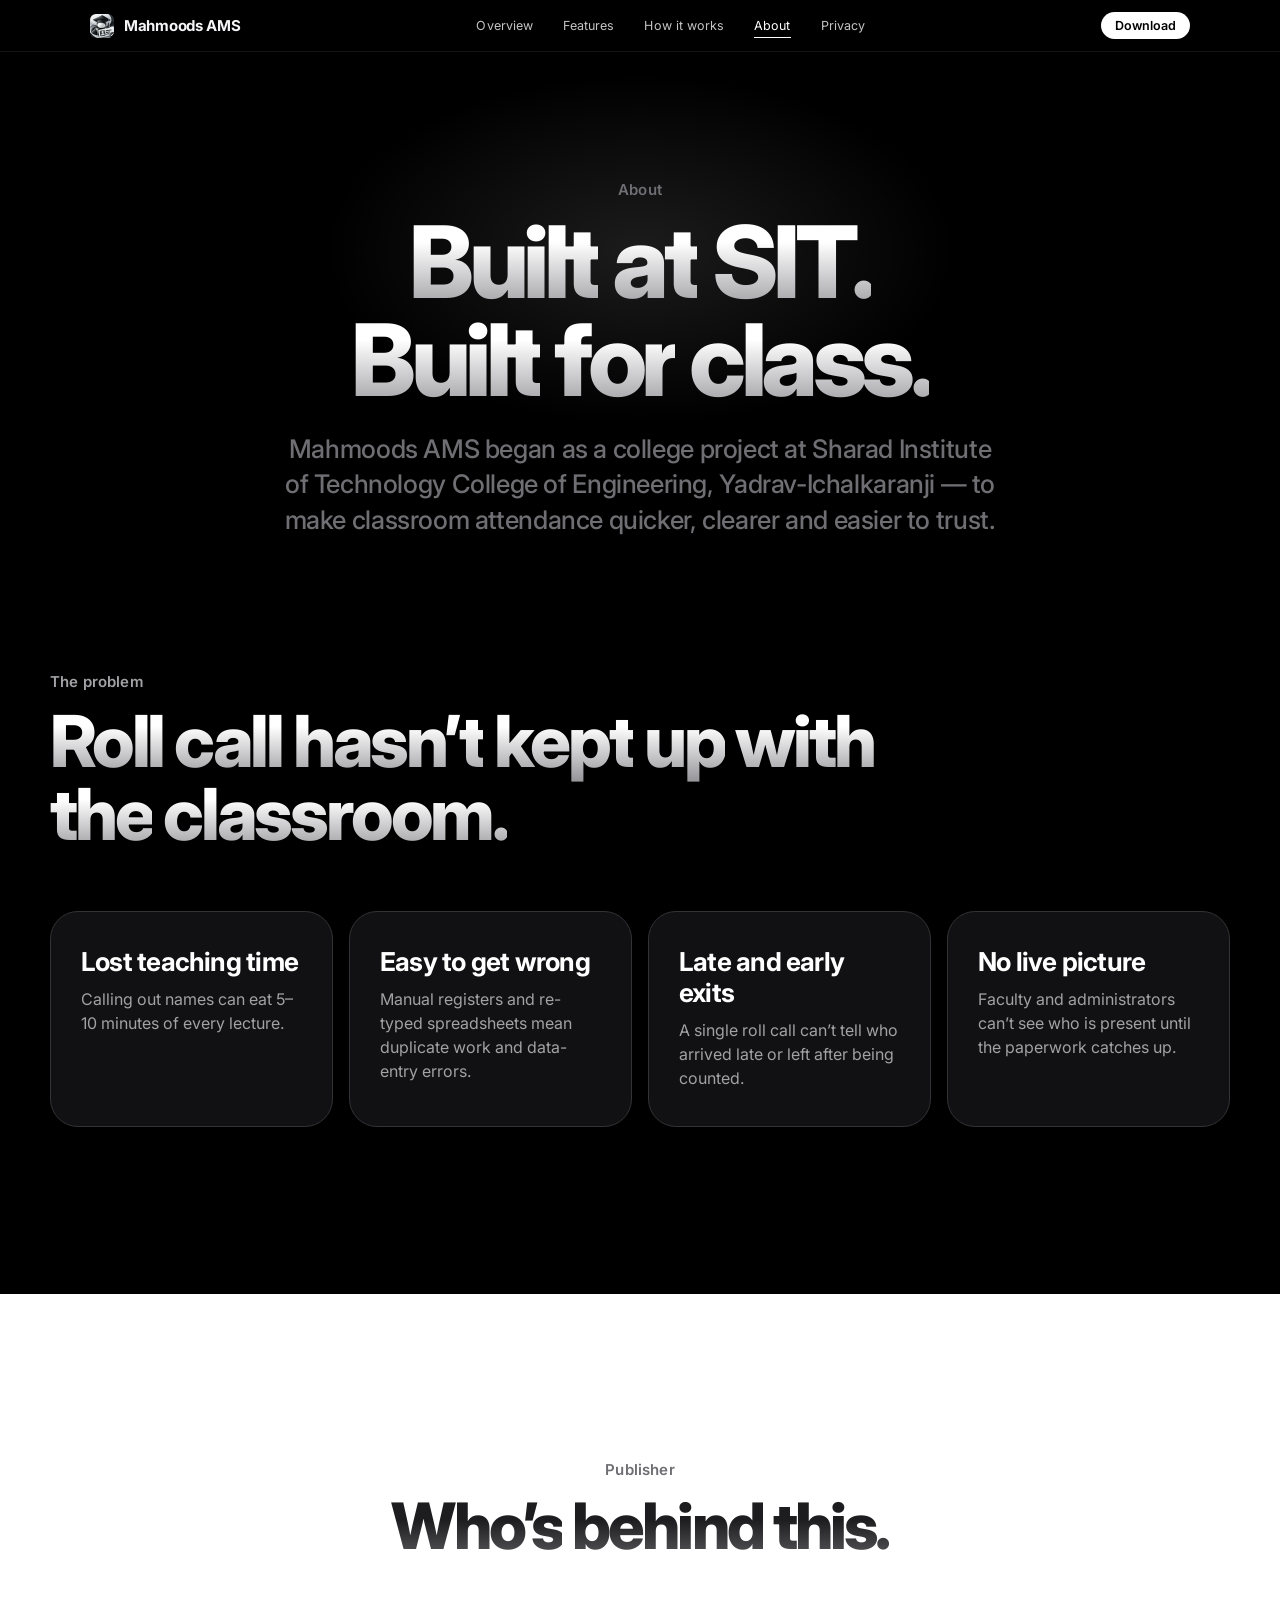
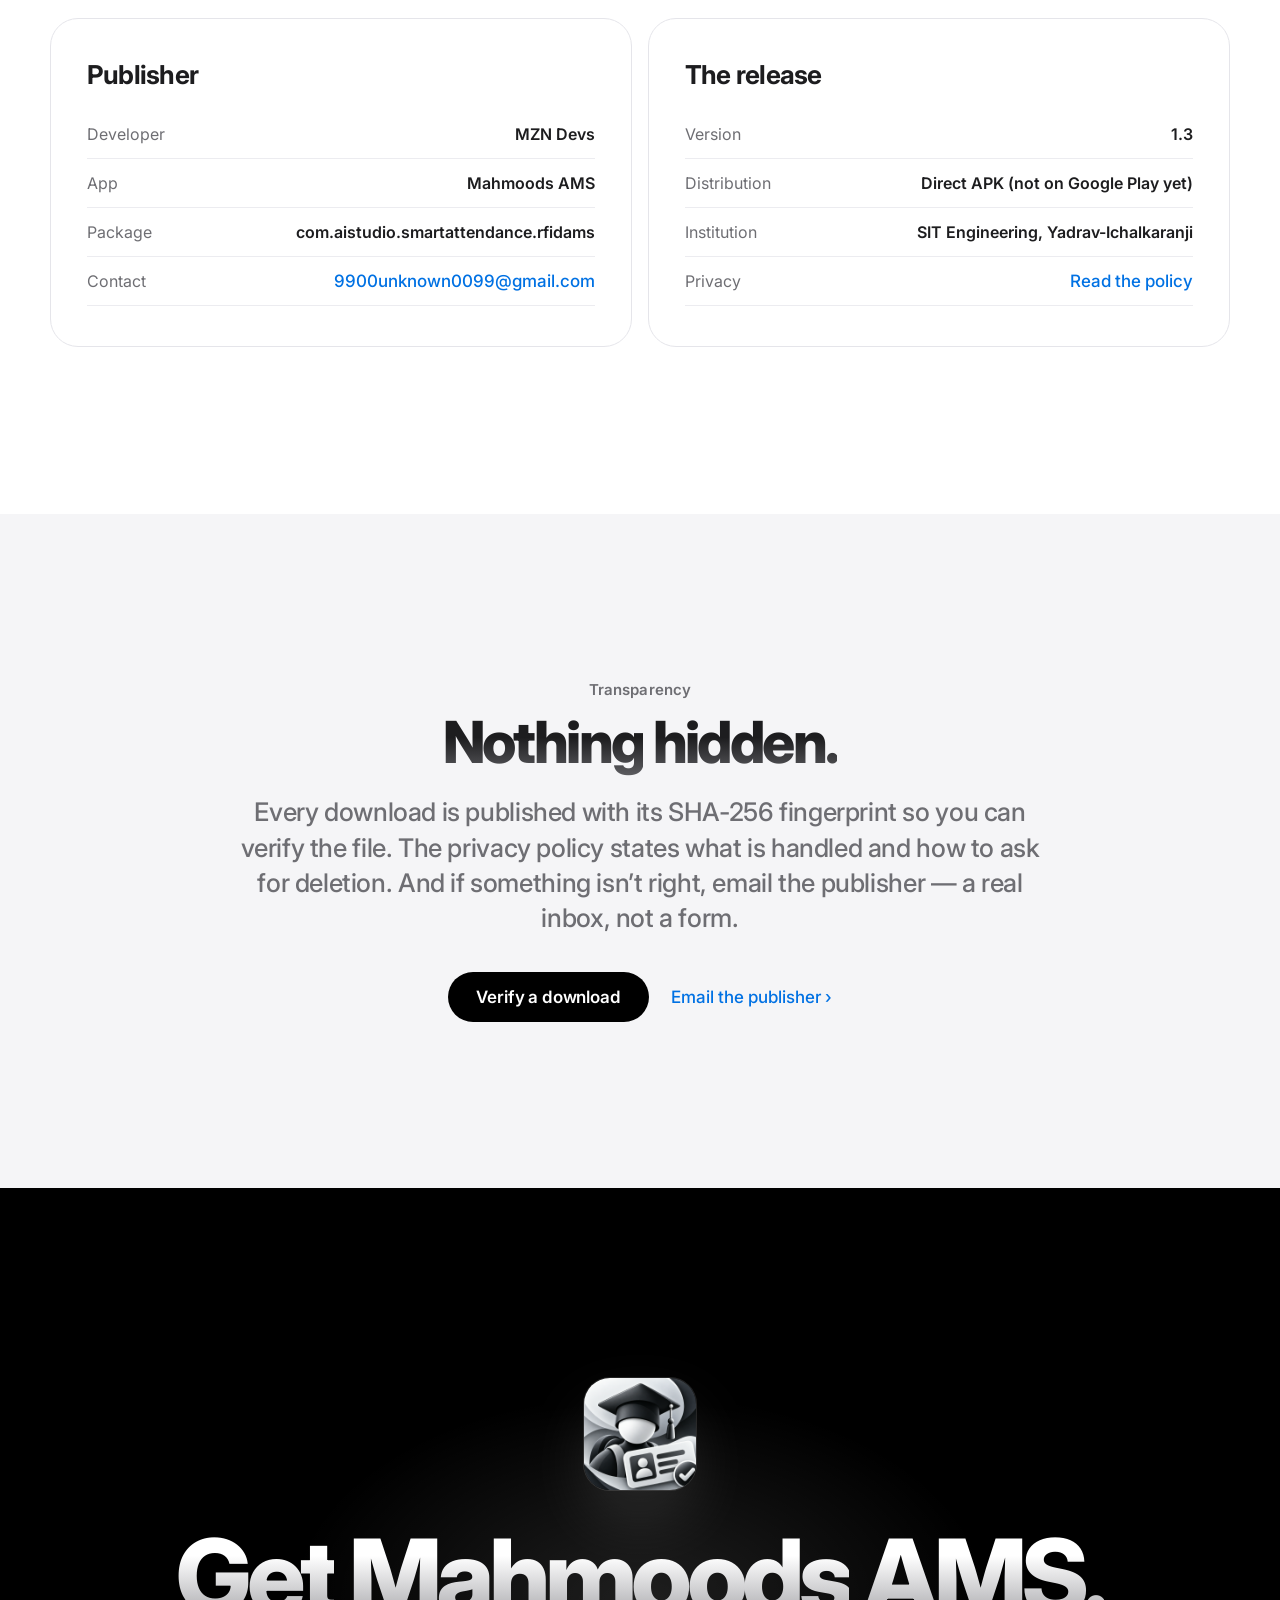
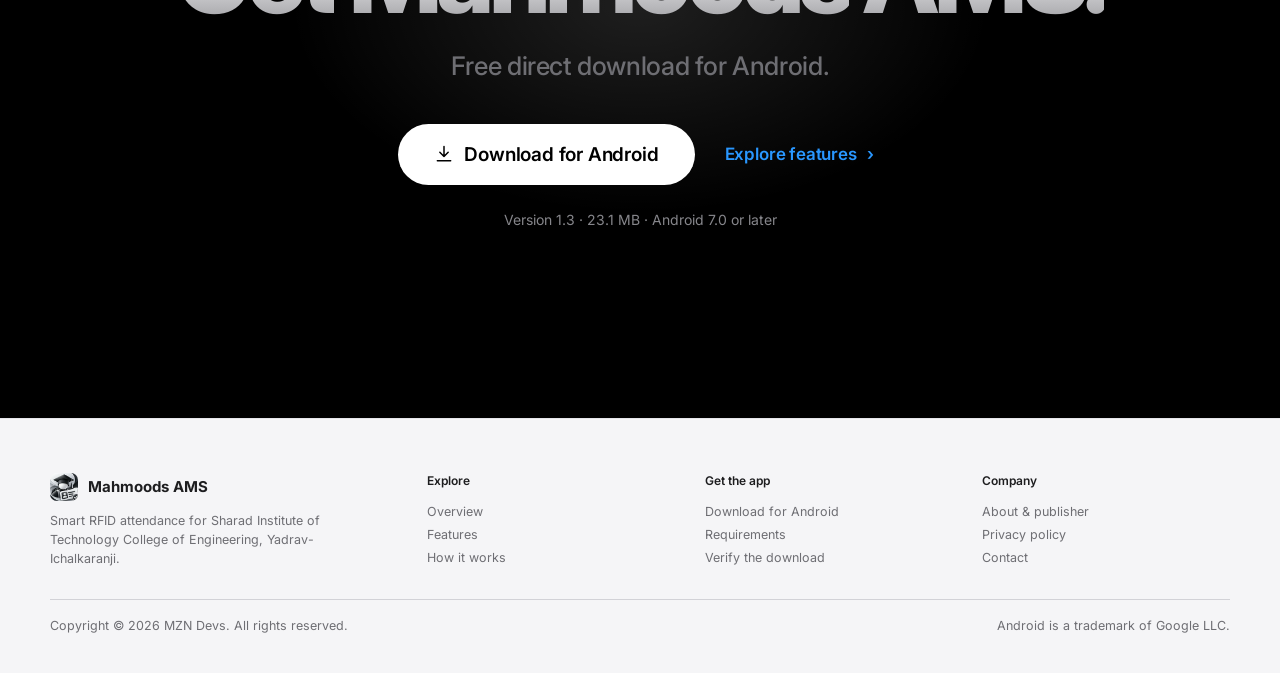
==== commit 4b954ea5: "Add files via upload" ====
--- a/about.html
+++ b/about.html
@@ -57,7 +57,7 @@
       <div class="card light rv"><h3>Publisher</h3>
         <div class="kv"><div><span>Developer</span><b>MZN Devs</b></div><div><span>App</span><b>Mahmoods AMS</b></div><div><span>Package</span><b>com.aistudio.smartattendance.rfidams</b></div><div><span>Contact</span><b><a class="link" href="mailto:9900unknown0099@gmail.com">9900unknown0099@gmail.com</a></b></div></div></div>
       <div class="card light rv" style="--d:.1s"><h3>The release</h3>
-        <div class="kv"><div><span>Version</span><b>1.0</b></div><div><span>Distribution</span><b>Direct APK (not on Google Play yet)</b></div><div><span>Institution</span><b>SIT Engineering, Yadrav-Ichalkaranji</b></div><div><span>Privacy</span><b><a class="link" href="privacy.html">Read the policy</a></b></div></div></div>
+        <div class="kv"><div><span>Version</span><b>1.3</b></div><div><span>Distribution</span><b>Direct APK (not on Google Play yet)</b></div><div><span>Institution</span><b>SIT Engineering, Yadrav-Ichalkaranji</b></div><div><span>Privacy</span><b><a class="link" href="privacy.html">Read the policy</a></b></div></div></div>
     </div>
   </div>
 </section>
@@ -79,7 +79,7 @@
       <a class="btn btn-light btn-lg" href="download.html"><svg class="" viewBox="0 0 24 24" fill="none" stroke="currentColor" stroke-width="1.8" stroke-linecap="round" stroke-linejoin="round" aria-hidden="true"><path d="M12 3v12m0 0l-5-5m5 5l5-5M4 20h16"/></svg>Download for Android</a>
       <a class="btn btn-ghost" href="features.html" style="color:#2997ff">Explore features <span class="arr">&rsaquo;</span></a>
     </div>
-    <small class="rv" style="--d:.2s">Version 1.0 &middot; 21.5 MB &middot; Android 7.0 or later</small>
+    <small class="rv" style="--d:.2s">Version 1.3 &middot; 23.1 MB &middot; Android 7.0 or later</small>
   </div>
 </section>
 
--- a/assets/css/style.css
+++ b/assets/css/style.css
@@ -203,7 +203,7 @@
   box-shadow: 0 0 0 1.5px #3a3a3e inset, 0 0 0 1px #000, 0 40px 90px -20px rgba(0, 0, 0, .6), 0 30px 60px -30px rgba(0, 0, 0, .5);
   transform-style: preserve-3d;
 }
-.phone::before { /* camera pill */
+.phone::before { display: none; /* camera pill hidden: it covered the app title in screenshots */
   content: ""; position: absolute; top: calc(var(--pw, 300px) * .05); left: 50%; width: 22%; height: calc(var(--pw, 300px) * .03);
   background: #000; border-radius: 20px; transform: translateX(-50%); z-index: 3;
 }
@@ -471,14 +471,21 @@
 @media (max-width: 860px) {
   .nav-links, .nav-cta { display: none; }
   .menu-btn { display: block; }
-  .showcase { height: auto; padding: 90px 0; }
-  .showcase-sticky { position: static; height: auto; display: block; }
-  .showcase-grid { grid-template-columns: 1fr; gap: 0; }
-  .stage, .progress { display: none; }
-  .steps { height: auto; display: grid; gap: 90px; }
-  .step { position: static; opacity: 1; transform: none; filter: none; pointer-events: auto; }
-  .step-img { display: flex; justify-content: center; margin-top: 40px; }
-  .step-img .phone { --pw: min(260px, 70vw); }
+  /* Mobile keeps the same scroll-pinned showcase as desktop: text on top, phone below, both stay put while you scroll. */
+  .showcase { height: 400vh; }
+  .showcase-sticky { height: 100vh; height: 100svh; align-items: stretch; padding: calc(var(--nav-h) + 20px) 0 20px; }
+  .showcase-grid { grid-template-columns: 1fr; grid-template-rows: auto minmax(0, 1fr); gap: 12px; width: min(1180px, 100% - 40px); align-items: start; }
+  .steps { height: clamp(210px, 38vh, 300px); height: clamp(210px, 38svh, 300px); }
+  .step { justify-content: flex-start; }
+  .step .num { margin-bottom: 8px; font-size: 12px; }
+  .step .h2 { font-size: clamp(26px, 7.6vw, 36px) !important; }
+  .step ul { margin-top: 14px; gap: 7px; }
+  .step li { font-size: 14.5px; line-height: 1.38; gap: 10px; }
+  .step li::before { width: 16px; height: 16px; background-size: 10px; }
+  .stage { align-self: stretch; align-items: flex-start; padding-top: 4px; }
+  .stage .phone { --pw: min(44vw, 20vh); --pw: min(44vw, 21svh); }
+  .progress { left: auto; right: 0; }
+  .step-img { display: none; }
   .frow, .pub, .grid-2 { grid-template-columns: 1fr; }
   .frow.flip .ftext { order: 0; }
   .dl-card { grid-template-columns: 1fr; text-align: center; justify-items: center; }
@@ -499,3 +506,16 @@
   body { opacity: 1; }
   .rv, .rv-scale, .split .w > span { opacity: 1; transform: none; }
 }
+
+/* ---------- Previous versions ---------- */
+.ver-list { display: grid; gap: 14px; margin-top: 36px; }
+.ver { background: #fff; border: 1px solid #e5e5ea; border-radius: 22px; padding: 26px 28px; display: grid; grid-template-columns: 1fr auto; gap: 14px 24px; align-items: center; transition: transform .5s var(--ease-out), box-shadow .5s; }
+.ver:hover { transform: translateY(-4px); box-shadow: 0 24px 44px -28px rgba(0, 0, 0, .3); }
+.ver-main b { display: block; font-size: 22px; letter-spacing: -.03em; }
+.ver-main span { color: var(--gray-2); font-size: 15px; }
+.ver ul { grid-column: 1 / -1; margin: 0; padding-left: 20px; color: var(--gray-2); font-size: 15px; line-height: 1.55; }
+.ver-hash { grid-column: 1 / -1; font-size: 13px; color: var(--gray-2); word-break: break-all; }
+.ver .btn { padding: 12px 22px; font-size: 15px; }
+.notes { margin-top: 44px; padding: 28px 30px; border-radius: 22px; background: var(--mist); }
+.notes h3 { font-size: 20px; font-weight: 700; letter-spacing: -.03em; }
+@media (max-width: 560px) { .ver { grid-template-columns: 1fr; } .ver .btn { width: 100%; } }
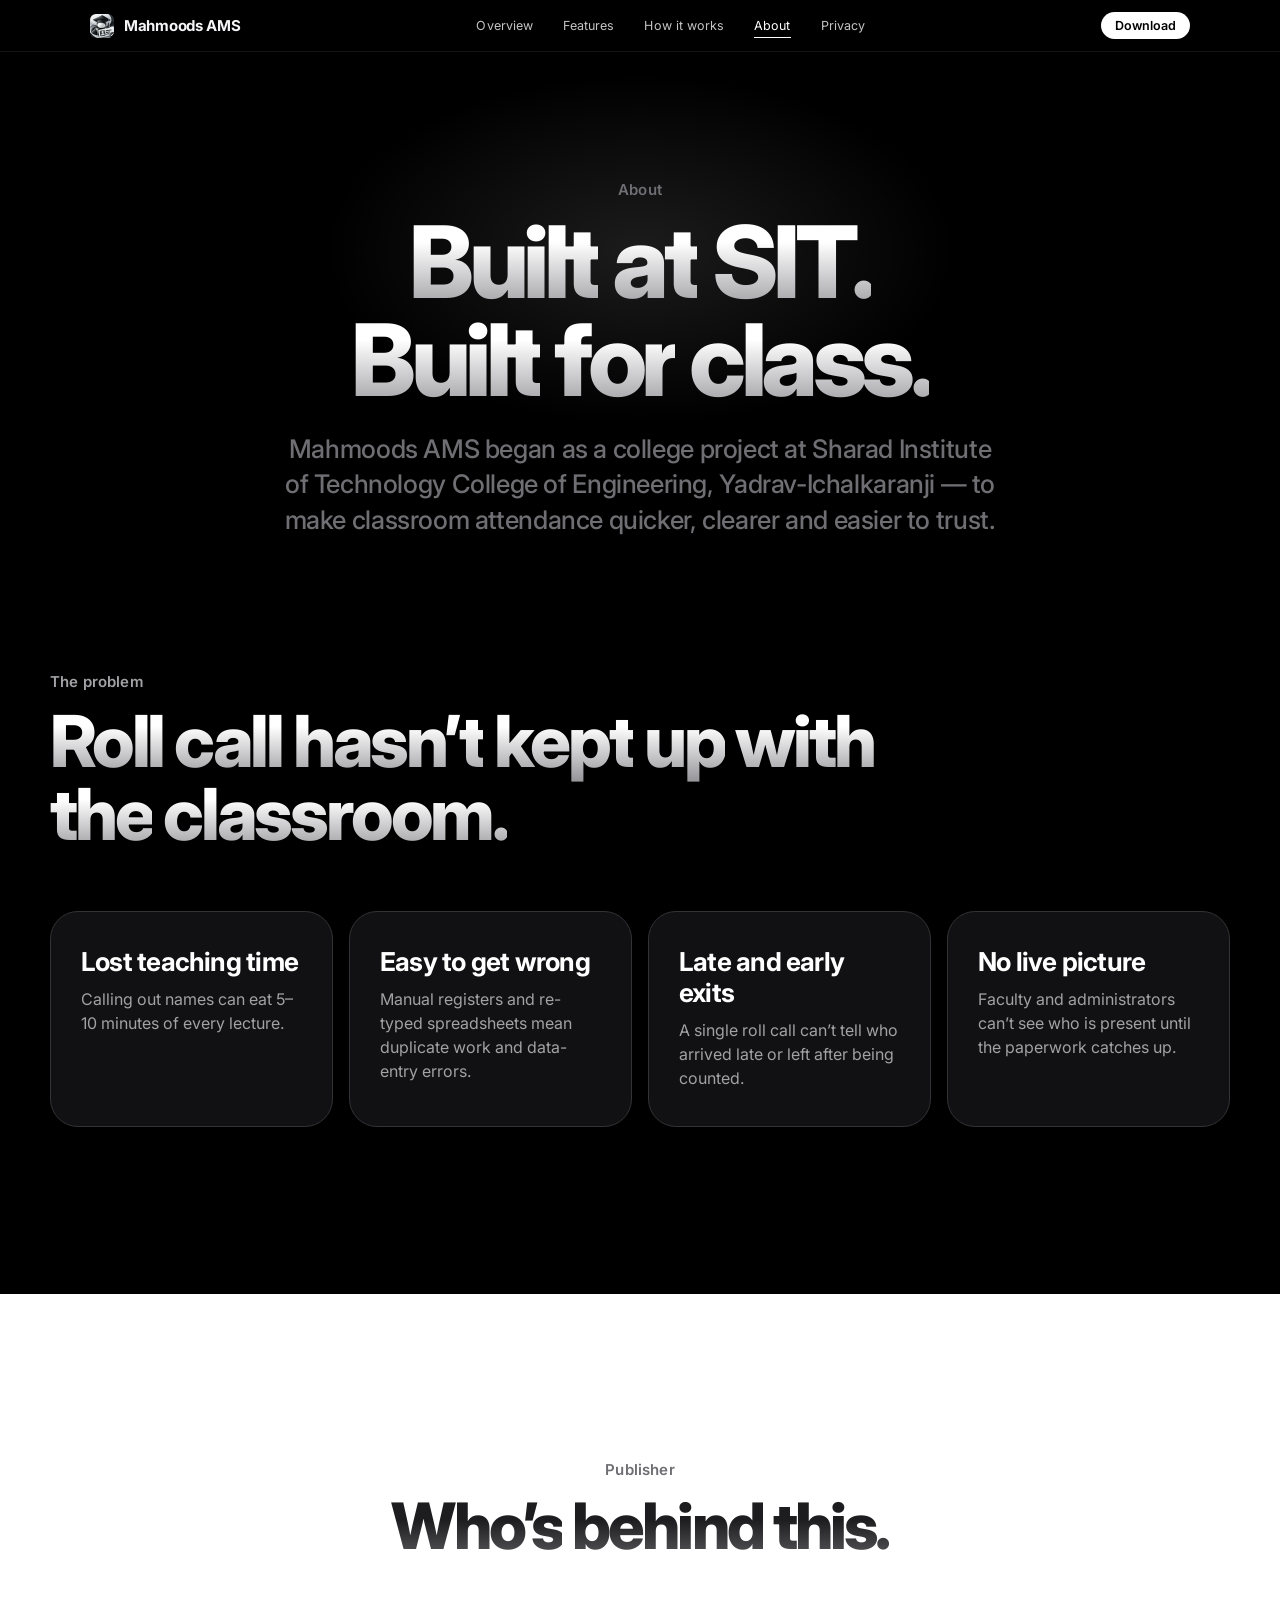
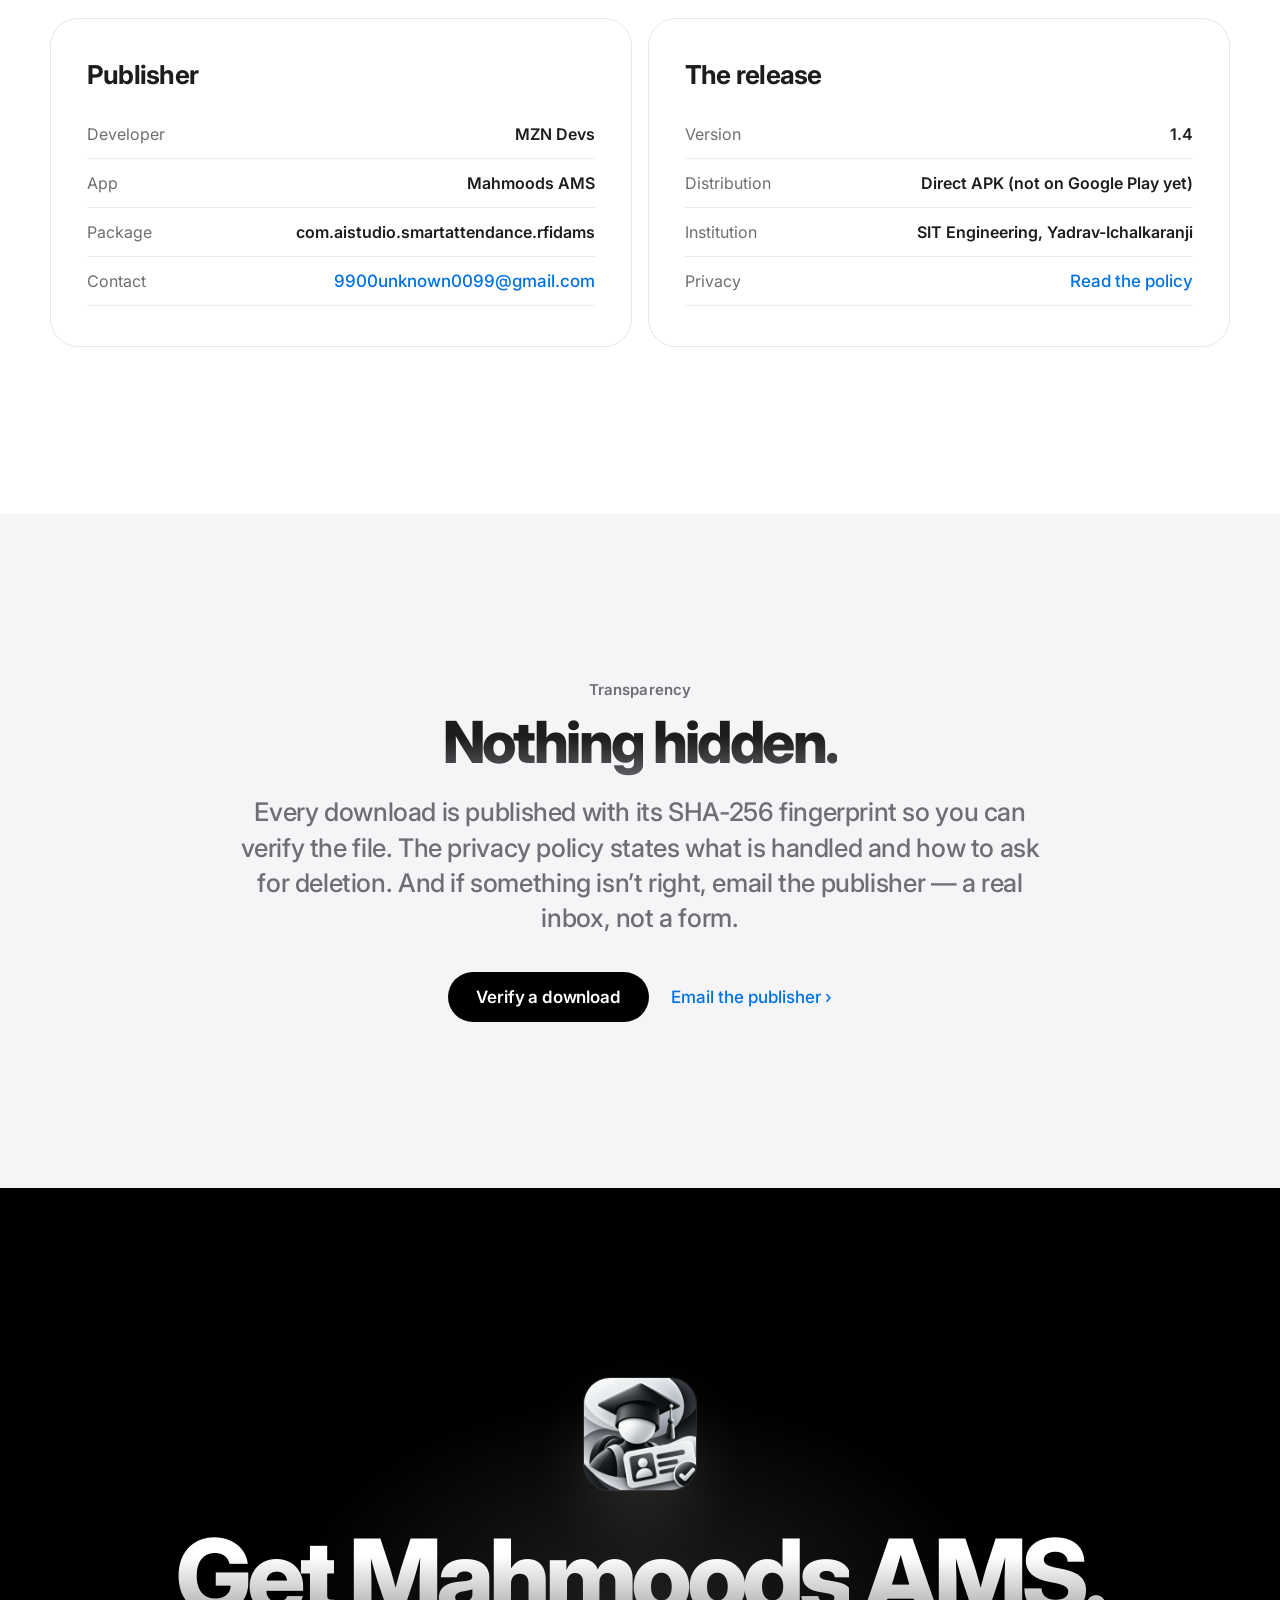
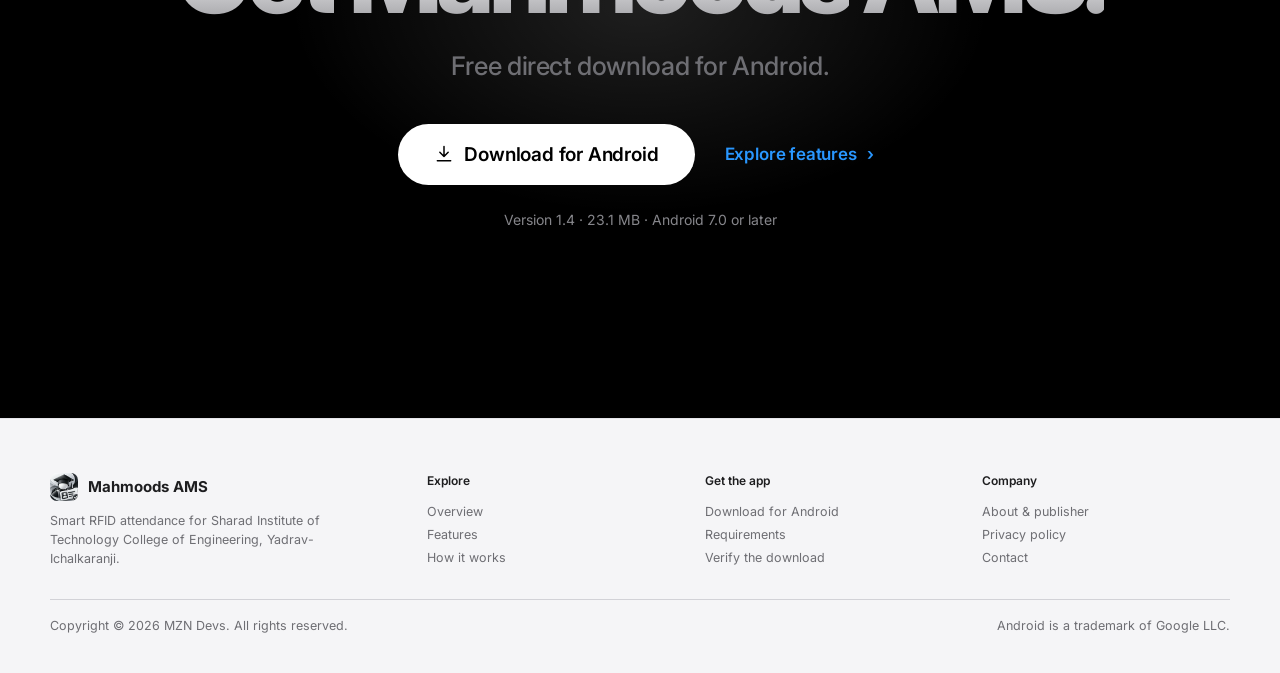
==== commit 1197d10c: "Update download pages for latest APK" ====
--- a/about.html
+++ b/about.html
@@ -57,7 +57,7 @@
       <div class="card light rv"><h3>Publisher</h3>
         <div class="kv"><div><span>Developer</span><b>MZN Devs</b></div><div><span>App</span><b>Mahmoods AMS</b></div><div><span>Package</span><b>com.aistudio.smartattendance.rfidams</b></div><div><span>Contact</span><b><a class="link" href="mailto:9900unknown0099@gmail.com">9900unknown0099@gmail.com</a></b></div></div></div>
       <div class="card light rv" style="--d:.1s"><h3>The release</h3>
-        <div class="kv"><div><span>Version</span><b>1.3</b></div><div><span>Distribution</span><b>Direct APK (not on Google Play yet)</b></div><div><span>Institution</span><b>SIT Engineering, Yadrav-Ichalkaranji</b></div><div><span>Privacy</span><b><a class="link" href="privacy.html">Read the policy</a></b></div></div></div>
+        <div class="kv"><div><span>Version</span><b>1.4</b></div><div><span>Distribution</span><b>Direct APK (not on Google Play yet)</b></div><div><span>Institution</span><b>SIT Engineering, Yadrav-Ichalkaranji</b></div><div><span>Privacy</span><b><a class="link" href="privacy.html">Read the policy</a></b></div></div></div>
     </div>
   </div>
 </section>
@@ -79,7 +79,7 @@
       <a class="btn btn-light btn-lg" href="download.html"><svg class="" viewBox="0 0 24 24" fill="none" stroke="currentColor" stroke-width="1.8" stroke-linecap="round" stroke-linejoin="round" aria-hidden="true"><path d="M12 3v12m0 0l-5-5m5 5l5-5M4 20h16"/></svg>Download for Android</a>
       <a class="btn btn-ghost" href="features.html" style="color:#2997ff">Explore features <span class="arr">&rsaquo;</span></a>
     </div>
-    <small class="rv" style="--d:.2s">Version 1.3 &middot; 23.1 MB &middot; Android 7.0 or later</small>
+    <small class="rv" style="--d:.2s">Version 1.4 &middot; 23.1 MB &middot; Android 7.0 or later</small>
   </div>
 </section>
 
